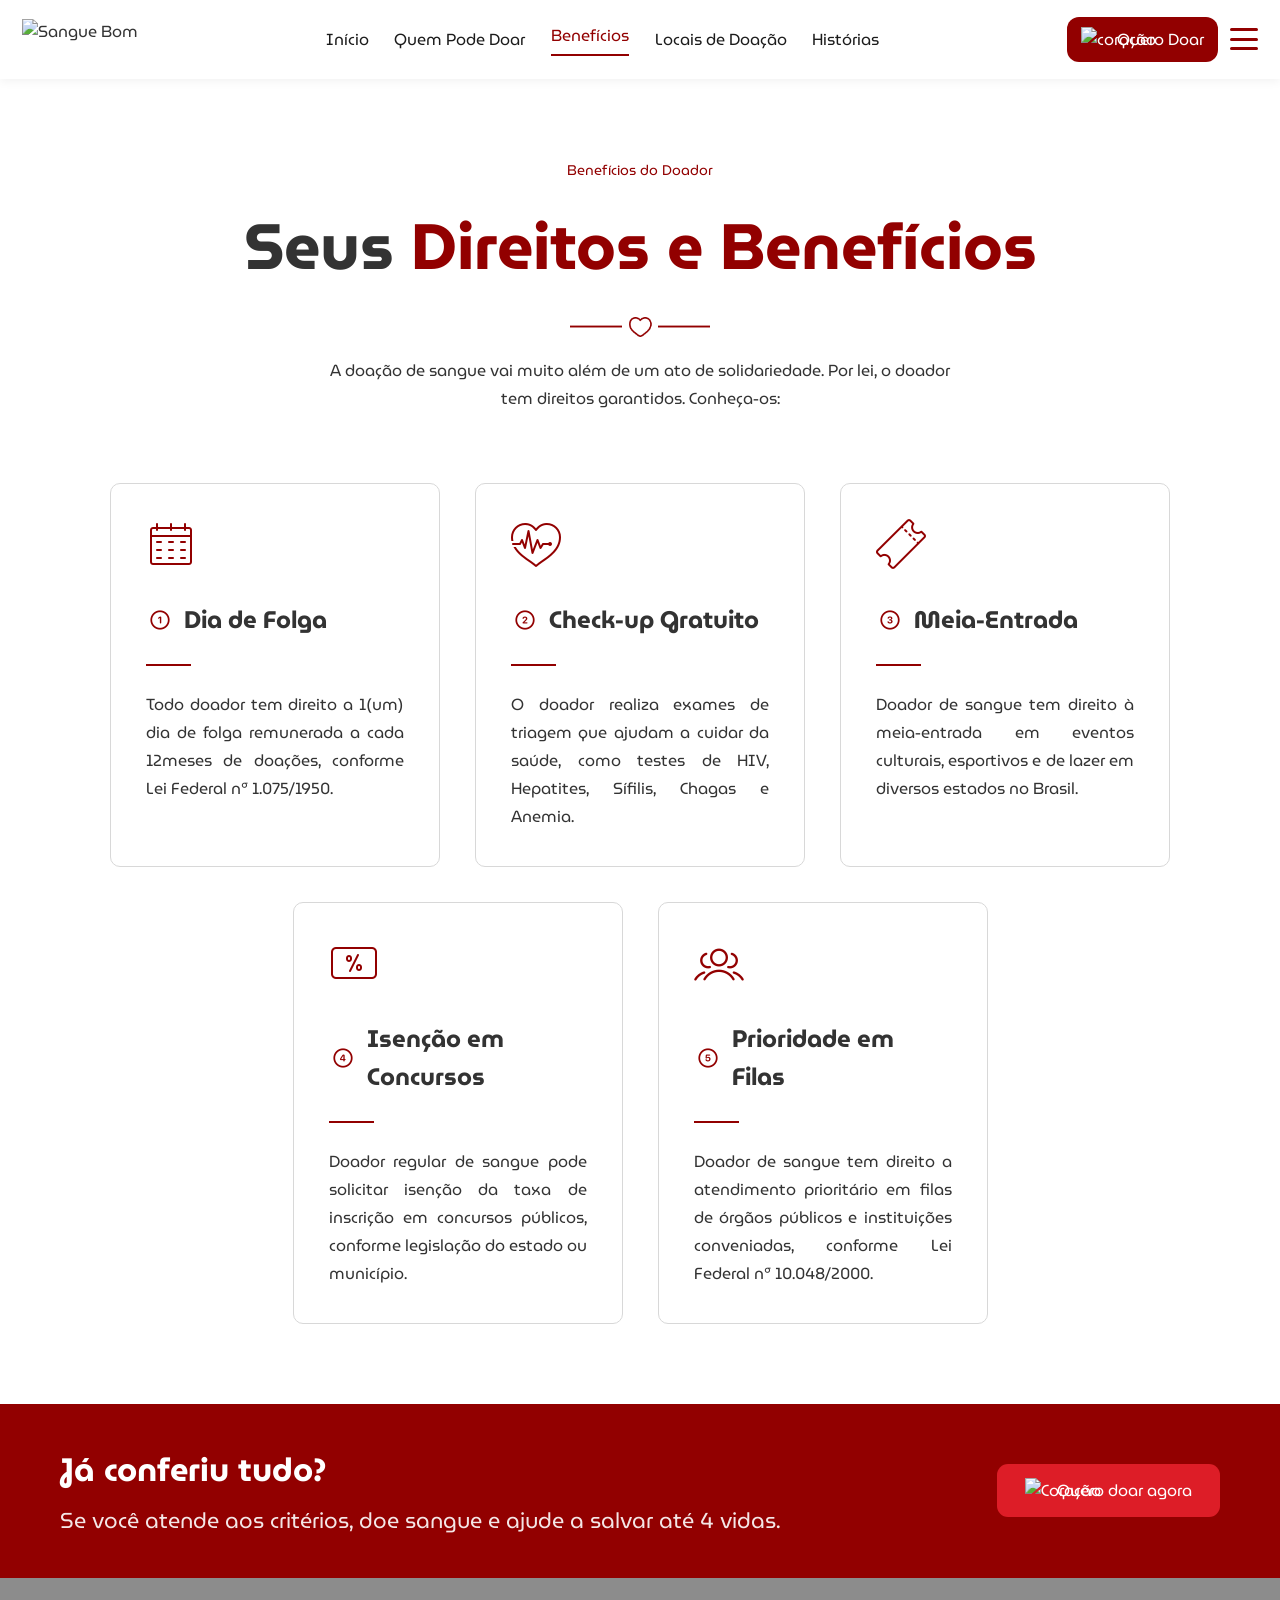
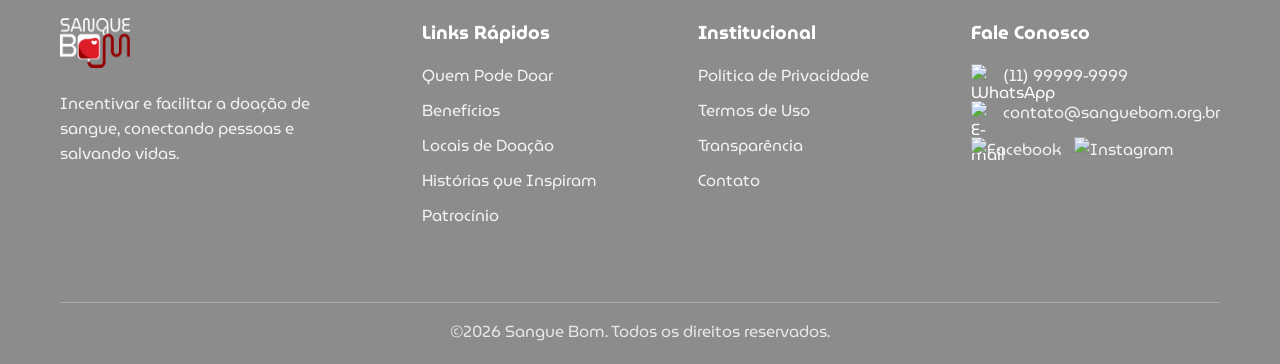
==== pages/beneficios.html @ 74b7bf56 "Corrige acessibilidade da pagina Beneficios: h1, lista semantica e alt text" ====
<!DOCTYPE html>
<html lang="pt-br">
<head>
  <meta charset="UTF-8">
  <meta name="viewport" content="width=device-width, initial-scale=1.0">
  <link rel="stylesheet" href="../css/beneficios.css">
  <link rel="stylesheet" href="../components/layout.css">
  <link href="https://fonts.googleapis.com/css2?family=MuseoModerno:wght@400;500;600;700;800&display=swap" rel="stylesheet">
  <link rel="stylesheet" href="https://cdnjs.cloudflare.com/ajax/libs/font-awesome/6.7.2/css/all.min.css">
  <link rel="icon" type="image/png" href="../assets/img/motivo-doacao.png">
  <title>Benefícios</title>
</head>

<body>
  <main class="beneficios do doador">
      <section class="beneficios-content">
        <div class="enunciado">
           <p class="texto1">Benefícios do Doador</p>
           <h1 class="texto2">Seus<span> Direitos e Benefícios</span>
           </h1>
           <div class="divider">
                <img src="../assets/icons/coracao-.png" alt="" class="divider-img">
            </div>
            <p class="texto3">A doação de sangue vai muito além de um ato de solidariedade. Por lei, o doador tem direitos garantidos. Conheça-os:</p>
          </div>

      <ul class="cards" role="list">
          <li class="quadros">
            <img src="../assets/img/calendario.png" alt="Calendário">
            <br>
            <br>
            <div class="titulo">
            <img src="../assets/img/circle1.png" alt="">
            <h2 class="titulo-card">Dia de Folga</h2>
            </div>

            <div class="line"></div>

            <p class="text5">Todo doador tem direito a 1(um) dia de folga remunerada a cada 12meses de doações, conforme Lei Federal nº 1.075/1950.</p>
          </li>

           <li class="quadros">
            <img src="../assets/img/coracaopulso.png" alt="coração com pulso">
            <br>
            <br>
            <div class="titulo">
            <img src="../assets/img/circle2.png" alt="">
            <h2 class="titulo-card">Check-up Gratuito</h2>
           </div>

            <div class="line"></div>

            <p class="text5">O doador realiza exames de triagem que ajudam a cuidar da saúde, como testes de HIV, Hepatites, Sífilis, Chagas e Anemia.</p>
          </li>

           <li class="quadros">
            <img src="../assets/img/bilhete.png" alt="Meia-Entrada">
            <br>
            <br>
            <div class="titulo">
            <img src="../assets/img/circle3.png" alt="">
            <h2 class="titulo-card">Meia-Entrada</h2>
           </div>

            <div class="line"></div>

            <p class="text5">Doador de sangue tem direito à meia-entrada em eventos culturais, esportivos e de lazer em diversos estados no Brasil.</p>
          </li>

           <li class="quadros">
            <img src="../assets/img/desconto.png" alt="Desconto/isenção">
            <br>
            <br>
            <div class="titulo">
            <img src="../assets/img/circle4.png" alt="">
            <h2 class="titulo-card">Isenção em Concursos</h2>
            </div>


            <div class="line"></div>

            <p class="text5">Doador regular de sangue pode solicitar isenção da taxa de inscrição em concursos públicos, conforme legislação do estado ou município.</p>
          </li>


           <li class="quadros">
            <img src="../assets/img/grupo.png" alt="pessoas">
            <br>
            <br>
            <div class="titulo">
            <img src="../assets/img/circle5.png" alt="">
            <h2 class="titulo-card">Prioridade em Filas</h2>
            </div>


           <div class="line"></div>

            <p class="text5">Doador de sangue tem direito a atendimento prioritário em filas de órgãos públicos e instituições conveniadas, conforme Lei Federal nº 10.048/2000.</p>
          </li>
        </ul>
      </section>
  </main>
  <script src="../components/layout.js" defer></script>
</body>
</html>
---- css/beneficios.css ----
@import url('https://fonts.googleapis.com/css2?family=MuseoModerno:ital,wght@0,100..900;1,100..900&family=Roboto:ital,wght@0,100..900;1,100..900&display=swap');

* {
    margin: 0;
    padding: 0;
    box-sizing: border-box;
}

body {
    font-family: 'MuseoModerno', sans-serif;
    background-color: #ffffff;
    color: #333;
}

.beneficios-content{
    width: 100%;
    max-width: 75rem;
    margin: auto;
    padding: 48px 1.5rem;
}

@media (min-width: 48rem) {
    .beneficios-content {
        padding: 80px 1.5rem;
    }
}

.enunciado{
    text-align:center;
}

.texto1 {
  display: flex;
  justify-content: center;
  align-items: center;
  font-size:14px;
  margin-bottom:15px;
  color: #920000;
}

.texto2 {
  font-size: 2.25rem;
  font-weight: 700;
  text-align: center;
}

@media (min-width: 48rem) {
  .texto2 {
    font-size: 4rem;
  }
}

.texto2 span{
  color: #920000;
}

.divider {
    display: flex;
    justify-content: center;
    align-items: center;
    margin:20px 0;
}

.divider img{
    width:140px;
}

.texto3{
    width: 100%;
    max-width: 650px;
    margin:auto;
    line-height:28px;
    color:#333;
}

.cards{
    display:flex;
    justify-content:center;
    flex-wrap:wrap;
    gap:35px;
    margin-top:70px;
    list-style: none;
}

.quadros{
    width: 100%;
    max-width: 330px;
    min-height:360px;
    border:1px solid #d8d8d8;
    border-radius:10px;
    padding:35px;
    transition:.3s;
    background:#fff;
}

.quadros:hover{
    transform:scale(1.1);
    box-shadow:0 10px 25px rgba(0,0,0,.12);
}

.titulo{
    display:flex;
    align-items:center;
    gap:10px;
    margin-bottom:20px;
}

.titulo img{
    width:28px;
}

.titulo.card h4{
    font-size:20px;
}

.line{
    width:45px;
    height:2px;
    background:#920000;
    margin:25px 0;
}

.text5{
    color:#333;
    text-align: justify;
    line-height:28px;
    font-size:16px;
}
---- components/layout.css ----
/* ==========================================================
   Layout compartilhado — Cabeçalho (menu) + Rodapé
   Estilos isolados para os componentes injetados por js/layout.js.
   Seletores restritos a .header / .footer para não afetar
   o CSS próprio de cada página.
   ========================================================== */

html {
  scroll-behavior: smooth;
}

.header,
.footer,
.footer *,
.cta-doar,
.cta-doar * {
  box-sizing: border-box;
}

/* Blindagem: neutraliza resets globais agressivos de algumas páginas
   (ex.: `* { text-transform: capitalize; overflow-x: hidden }`) que
   vazariam para dentro do componente injetado. */
.header,
.header *,
.footer,
.footer *,
.cta-doar,
.cta-doar * {
  text-transform: none;
  overflow: visible;
}

/* ---------- Cabeçalho / Menu ---------- */

.header {
  position: fixed;
  top: 0;
  left: 0;
  width: 100%;
  z-index: 1000;
  background: #fff;
  box-shadow: 0 2px 10px rgba(0, 0, 0, 0.06);
  font-family: "MuseoModerno", sans-serif;
}

.header__inner {
  display: flex;
  align-items: center;
  justify-content: space-between;
  gap: 1.5rem;
  flex-wrap: nowrap;
  width: 100%;
  max-width: 1500px;
  margin: 0 auto;
  padding: 1.05rem 1.4rem;
  box-sizing: border-box;
}

.header a,
.header span,
.header div {
  text-decoration: none;
}

.header a {
  color: inherit;
}

.logo {
  padding-right: 0;
  margin-top: -15px;
}

.logo a {
  display: inline-block;
}

.logo img {
  width: 116px;
  height: auto;
}

.navbar {
  display: flex;
  align-items: center;
  justify-content: center;
  flex-wrap: wrap;
  gap: clamp(0.75rem, 2vw, 2rem);
}

.navbar a,
.navbar span {
  font-size: 1rem;
  font-weight: 400;
  font-family: "MuseoModerno", sans-serif;
  color: #1b1b1b;
}

.navbar a:hover {
  transition: 0.2s;
  color: #920000;
  border-bottom: 2px solid #920000;
}

.navbar .start {
  color: #920000;
  padding-bottom: 6px;
  border-bottom: 2px solid #920000;
}

.Doar {
  color: #ffffff;
  margin-left: 0;
  border-radius: 12px;
  background-color: #920000;
  padding: 10px 14px;
  white-space: nowrap;
  transition: transform 0.3s ease;
}

.Doar:hover {
  transform: scale(1.1);
}

.Doar a {
  display: flex;
  align-items: center;
  justify-content: center;
  color: #ffffff;
}

.Doar img {
  width: 31px;
  height: auto;
  margin: 0 5px 0 0;
}

.header__actions {
  display: flex;
  align-items: center;
  gap: 0.75rem;
}

.nav-toggle {
  display: none;
  flex-direction: column;
  justify-content: space-between;
  width: 28px;
  height: 22px;
  background: none;
  border: none;
  padding: 0;
  cursor: pointer;
}

.nav-toggle__bar {
  width: 100%;
  height: 3px;
  border-radius: 2px;
  background: #920000;
  transition: transform 0.3s ease, opacity 0.3s ease;
}

.nav-toggle.is-active .nav-toggle__bar:nth-child(1) {
  transform: translateY(9.5px) rotate(45deg);
}

.nav-toggle.is-active .nav-toggle__bar:nth-child(2) {
  opacity: 0;
}

.nav-toggle.is-active .nav-toggle__bar:nth-child(3) {
  transform: translateY(-9.5px) rotate(-45deg);
}

@media (max-width: 1500px) {
  .nav-toggle {
    display: flex;
  }

  .header__inner {
    position: relative;
  }

  /* O dropdown aberto sempre mostra os 7 links, em qualquer largura
     dentro desse teto — o colapso progressivo abaixo só afeta o menu
     fechado (.navbar:not(.is-open)). */
  .navbar.is-open {
    display: flex;
    position: absolute;
    top: 100%;
    left: 0;
    width: 100%;
    flex-direction: column;
    align-items: flex-start;
    gap: 0;
    background: #fff;
    box-shadow: 0 8px 16px rgba(0, 0, 0, 0.08);
    padding: 1rem 1.4rem;
    max-height: 80vh;
    overflow-y: auto;
    box-sizing: border-box;
  }

  .navbar.is-open a {
    display: block;
    padding: 0.6rem 0;
    width: 100%;
  }
}

/* Colapso progressivo: conforme a tela diminui, os links somem um a um
   (do último para o primeiro) do menu fechado, sempre acessíveis pelo
   hambúrguer — evita o "salto" de tudo pra vazio de uma vez. */
@media (max-width: 1500px) {
  .navbar:not(.is-open) a:nth-last-child(-n + 1) {
    display: none;
  }
}
@media (max-width: 1340px) {
  .navbar:not(.is-open) a:nth-last-child(-n + 2) {
    display: none;
  }
}
@media (max-width: 1180px) {
  .navbar:not(.is-open) a:nth-last-child(-n + 3) {
    display: none;
  }
}
@media (max-width: 1020px) {
  .navbar:not(.is-open) a:nth-last-child(-n + 4) {
    display: none;
  }
}
@media (max-width: 860px) {
  .navbar:not(.is-open) a:nth-last-child(-n + 5) {
    display: none;
  }
}
@media (max-width: 700px) {
  .navbar:not(.is-open) a:nth-last-child(-n + 6) {
    display: none;
  }
}
@media (max-width: 560px) {
  .navbar:not(.is-open) a:nth-last-child(-n + 7) {
    display: none;
  }
}

/* ---------- Rodapé ---------- */

.footer {
  font-family: "MuseoModerno", sans-serif;
  background-color: #8c8c8c;
  color: #fff;
  padding: 40px 60px 20px;
  display: flex;
  flex-wrap: wrap;
  justify-content: space-between;
  gap: 40px;
}

.footer__sobre {
  max-width: 260px;
}

.footer__sobre img {
  height: 50px;
  margin-bottom: 16px;
}

.footer__sobre p {
  opacity: 0.9;
}

.footer__links ul,
.footer__institucional ul {
  list-style: none;
  padding: 0;
  margin-top: 16px;
}

.footer__links li,
.footer__institucional li {
  margin-bottom: 10px;
}

.footer__links a,
.footer__institucional a {
  color: #fff;
  text-decoration: none;
  opacity: 0.9;
}

.footer__links a:hover,
.footer__institucional a:hover {
  opacity: 1;
  text-decoration: underline;
}

.footer__contato ul {
  list-style: none;
  padding: 0;
  margin-top: 16px;
}

.footer__contato li {
  display: flex;
  align-items: center;
  gap: 10px;
  margin-bottom: 12px;
}

.footer__contato img {
  width: 22px;
  height: 22px;
}

.footer__contato a {
  color: #fff;
  text-decoration: none;
  opacity: 0.9;
}

.footer__redes {
  display: flex;
  gap: 12px;
  margin-top: 8px;
}

.footer__redes img {
  width: 32px;
  height: 32px;
}

.footer__copyright {
  width: 100%;
  text-align: center;
  border-top: 1px solid rgba(255, 255, 255, 0.3);
  padding-top: 16px;
  margin-top: 24px;
  opacity: 0.8;
}

/* ---------- Chamada "Já conferiu tudo?" (CTA) ---------- */

.cta-doar {
  background-color:  #920000;
  display: flex;
  justify-content: space-between;
  align-items: center;
  flex-wrap: wrap;
  gap: 24px;
  padding: 40px 60px;
  color: #fff;
  font-family: "MuseoModerno", sans-serif;
}

.cta-doar h2 {
  margin: 0;
  font-size: 2.025rem;
  font-weight: 700;
}

.cta-doar__texto p {
  margin: 8px 0 0;
  font-size: 1.35rem;
  opacity: 0.9;
}

.btn-doar {
  display: flex;
  align-items: center;
  gap: 10px;
  background-color: #DD1D27;
  color: #fff;
  text-decoration: none;
  padding: 14px 28px;
  border-radius: 11px;
  white-space: nowrap;
  transition: transform 0.3s ease;
}

.btn-doar:hover {
  transform: scale(1.1);
}

.btn-doar img {
  width: 22px;
  height: auto;
}
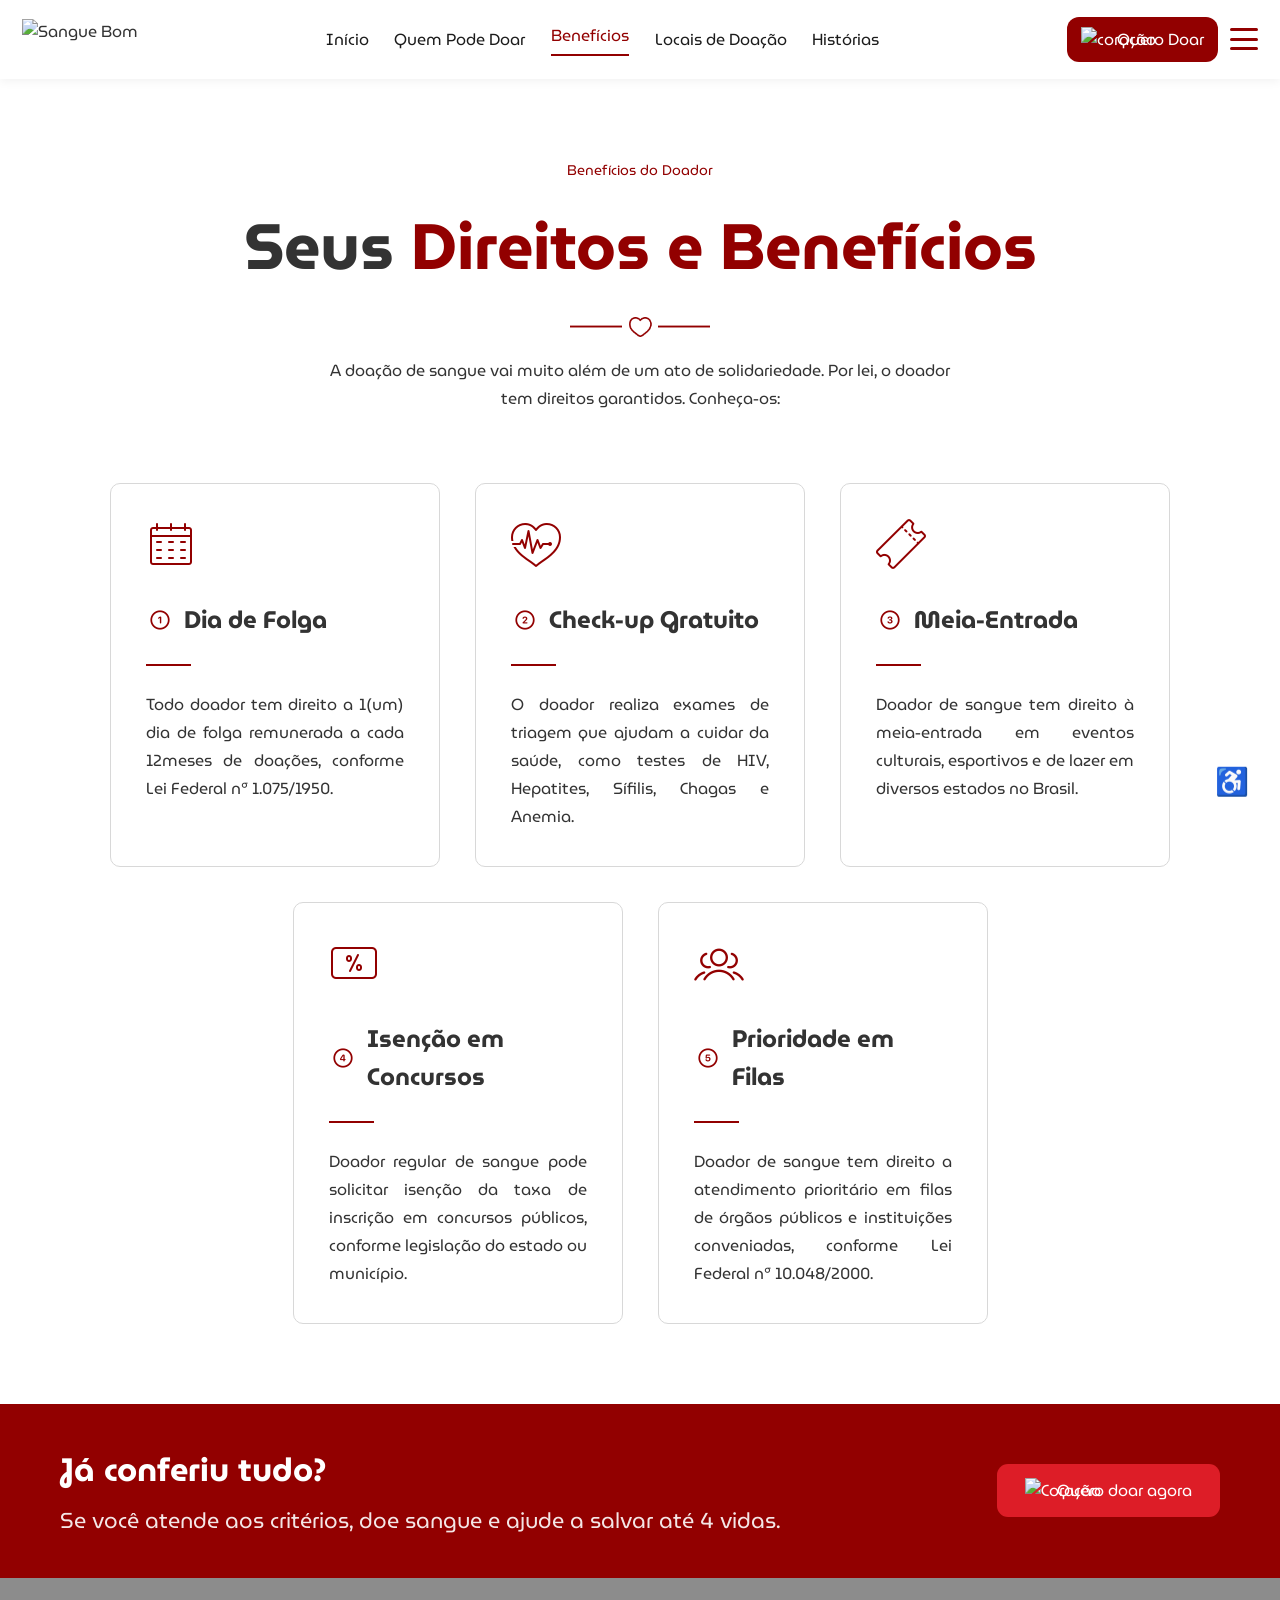
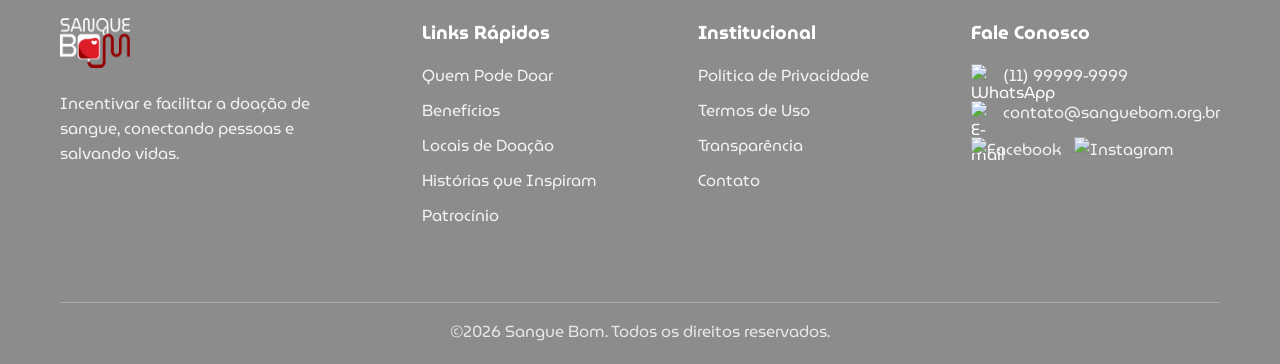
==== commit 25e538a7: "Adiciona id no main das paginas para o skip link funcionar" ====
--- a/pages/beneficios.html
+++ b/pages/beneficios.html
@@ -12,7 +12,7 @@
 </head>
 
 <body>
-  <main class="beneficios do doador">
+  <main id="conteudo-principal" class="beneficios do doador">
       <section class="beneficios-content">
         <div class="enunciado">
            <p class="texto1">Benefícios do Doador</p>
--- a/components/layout.css
+++ b/components/layout.css
@@ -28,6 +28,277 @@
 .cta-doar * {
   text-transform: none;
   overflow: visible;
+}
+
+/* ---------- Acessibilidade: skip link ---------- */
+
+.skip-link {
+  position: absolute;
+  left: -9999px;
+  top: 0;
+  z-index: 2000;
+  background: #920000;
+  color: #fff;
+  padding: 12px 20px;
+  border-radius: 0 0 8px 0;
+  font-family: "MuseoModerno", sans-serif;
+  text-decoration: none;
+}
+
+.skip-link:focus {
+  left: 0;
+}
+
+/* ---------- Acessibilidade: reduzir movimento ---------- */
+
+@media (prefers-reduced-motion: reduce) {
+  *,
+  *::before,
+  *::after {
+    animation-duration: 0.01ms !important;
+    animation-iteration-count: 1 !important;
+    transition-duration: 0.01ms !important;
+    scroll-behavior: auto !important;
+  }
+}
+
+/* ---------- Acessibilidade: efeitos do painel ---------- */
+
+html.a11y-fonte-legivel * {
+  font-family: Arial, Verdana, sans-serif !important;
+}
+
+html.a11y-negrito * {
+  font-weight: 700 !important;
+}
+
+html.a11y-linha-espacada * {
+  line-height: 1.9 !important;
+}
+
+html.a11y-letra-espacada * {
+  letter-spacing: 0.06em !important;
+}
+
+html.a11y-sem-imagens img {
+  visibility: hidden !important;
+}
+
+/* ---------- Acessibilidade: força o botão do VLibras (posição definida
+   pelo próprio script deles) a ficar ancorado no canto inferior direito,
+   pra nosso botão poder ficar exatamente ao lado dele. ---------- */
+
+div[vw-access-button] {
+  position: fixed !important;
+  top: auto !important;
+  left: auto !important;
+  right: 20px !important;
+  bottom: 20px !important;
+}
+
+/* ---------- Acessibilidade: botão + painel ---------- */
+
+.a11y-abrir {
+  position: fixed;
+  right: 20px;
+  bottom: 90px;
+  z-index: 1600;
+  width: 56px;
+  height: 56px;
+  border: none;
+  background: none;
+  box-shadow: none;
+  color: #920000;
+  font-size: 1.7rem;
+  display: flex;
+  align-items: center;
+  justify-content: center;
+  cursor: pointer;
+}
+
+.a11y-modal {
+  position: fixed;
+  inset: 0;
+  z-index: 1700;
+  display: flex;
+  align-items: center;
+  justify-content: center;
+  padding: 24px;
+  background: rgba(27, 27, 27, 0.5);
+  opacity: 0;
+  visibility: hidden;
+  transition: opacity 0.25s ease, visibility 0.25s ease;
+}
+
+.a11y-modal.is-open {
+  opacity: 1;
+  visibility: visible;
+}
+
+.a11y-modal__painel {
+  width: 100%;
+  max-width: 420px;
+  max-height: min(80vh, 720px);
+  overflow-y: auto;
+  background: #fff;
+  border-radius: 16px;
+  box-shadow: 0 24px 48px rgba(0, 0, 0, 0.25);
+  font-family: "MuseoModerno", sans-serif;
+  color: #333;
+  transform: translateY(32px) scale(0.98);
+  opacity: 0;
+  transition: transform 0.3s ease, opacity 0.3s ease;
+}
+
+.a11y-modal.is-open .a11y-modal__painel {
+  transform: translateY(0) scale(1);
+  opacity: 1;
+}
+
+.a11y-painel__cabecalho {
+  display: flex;
+  align-items: center;
+  justify-content: space-between;
+  padding: 16px 20px;
+  border-bottom: 1px solid #eee;
+  position: sticky;
+  top: 0;
+  background: #fff;
+}
+
+.a11y-painel__cabecalho h2 {
+  margin: 0;
+  font-size: 1.1rem;
+  color: #920000;
+}
+
+.a11y-painel__fechar {
+  background: none;
+  border: none;
+  font-size: 1.4rem;
+  line-height: 1;
+  cursor: pointer;
+  color: #333;
+  padding: 4px 8px;
+}
+
+.a11y-painel__corpo {
+  padding: 12px 20px 20px;
+}
+
+.a11y-painel__corpo section + section {
+  margin-top: 18px;
+}
+
+.a11y-painel__corpo h3 {
+  margin: 0 0 10px;
+  font-size: 0.85rem;
+  text-transform: uppercase;
+  letter-spacing: 0.04em;
+  color: #666;
+}
+
+.a11y-grade {
+  display: grid;
+  grid-template-columns: repeat(2, 1fr);
+  gap: 10px;
+}
+
+.a11y-cartao {
+  display: flex;
+  flex-direction: column;
+  align-items: center;
+  justify-content: center;
+  gap: 6px;
+  border: 1px solid #ddd;
+  border-radius: 10px;
+  background: #fff;
+  padding: 14px 8px;
+  cursor: pointer;
+  font-family: inherit;
+  color: #333;
+  text-align: center;
+  transition: border-color 0.15s ease, background-color 0.15s ease;
+}
+
+.a11y-cartao:hover {
+  border-color: #920000;
+}
+
+.a11y-cartao.is-ativo {
+  border-color: #920000;
+  background: #fdeaea;
+}
+
+.a11y-cartao__icone {
+  font-size: 1.3rem;
+  font-weight: 700;
+  color: #920000;
+}
+
+.a11y-cartao__label {
+  font-size: 0.78rem;
+  line-height: 1.2;
+}
+
+.a11y-cartao__nivel {
+  font-size: 0.7rem;
+  color: #920000;
+  font-weight: 600;
+  min-height: 1em;
+}
+
+.a11y-painel__rodape {
+  padding: 14px 20px 18px;
+  border-top: 1px solid #eee;
+}
+
+.a11y-restaurar {
+  width: 100%;
+  background: #920000;
+  color: #fff;
+  border: none;
+  border-radius: 10px;
+  padding: 12px;
+  font-weight: 700;
+  cursor: pointer;
+  font-family: inherit;
+  transition: background-color 0.2s ease;
+}
+
+.a11y-restaurar[hidden] {
+  display: none;
+}
+
+.a11y-restaurar:hover {
+  background: #700000;
+}
+
+/* ---------- Acessibilidade: lupa de conteúdo ---------- */
+
+.a11y-lupa {
+  position: fixed;
+  width: 220px;
+  height: 220px;
+  border-radius: 50%;
+  border: 4px solid #920000;
+  overflow: hidden;
+  pointer-events: none;
+  z-index: 3000;
+  box-shadow: 0 6px 24px rgba(0, 0, 0, 0.35);
+  background: #fff;
+  display: none;
+}
+
+.a11y-lupa.ativa {
+  display: block;
+}
+
+.a11y-lupa__conteudo {
+  position: absolute;
+  top: 0;
+  left: 0;
+  transform-origin: 0 0;
 }
 
 /* ---------- Cabeçalho / Menu ---------- */
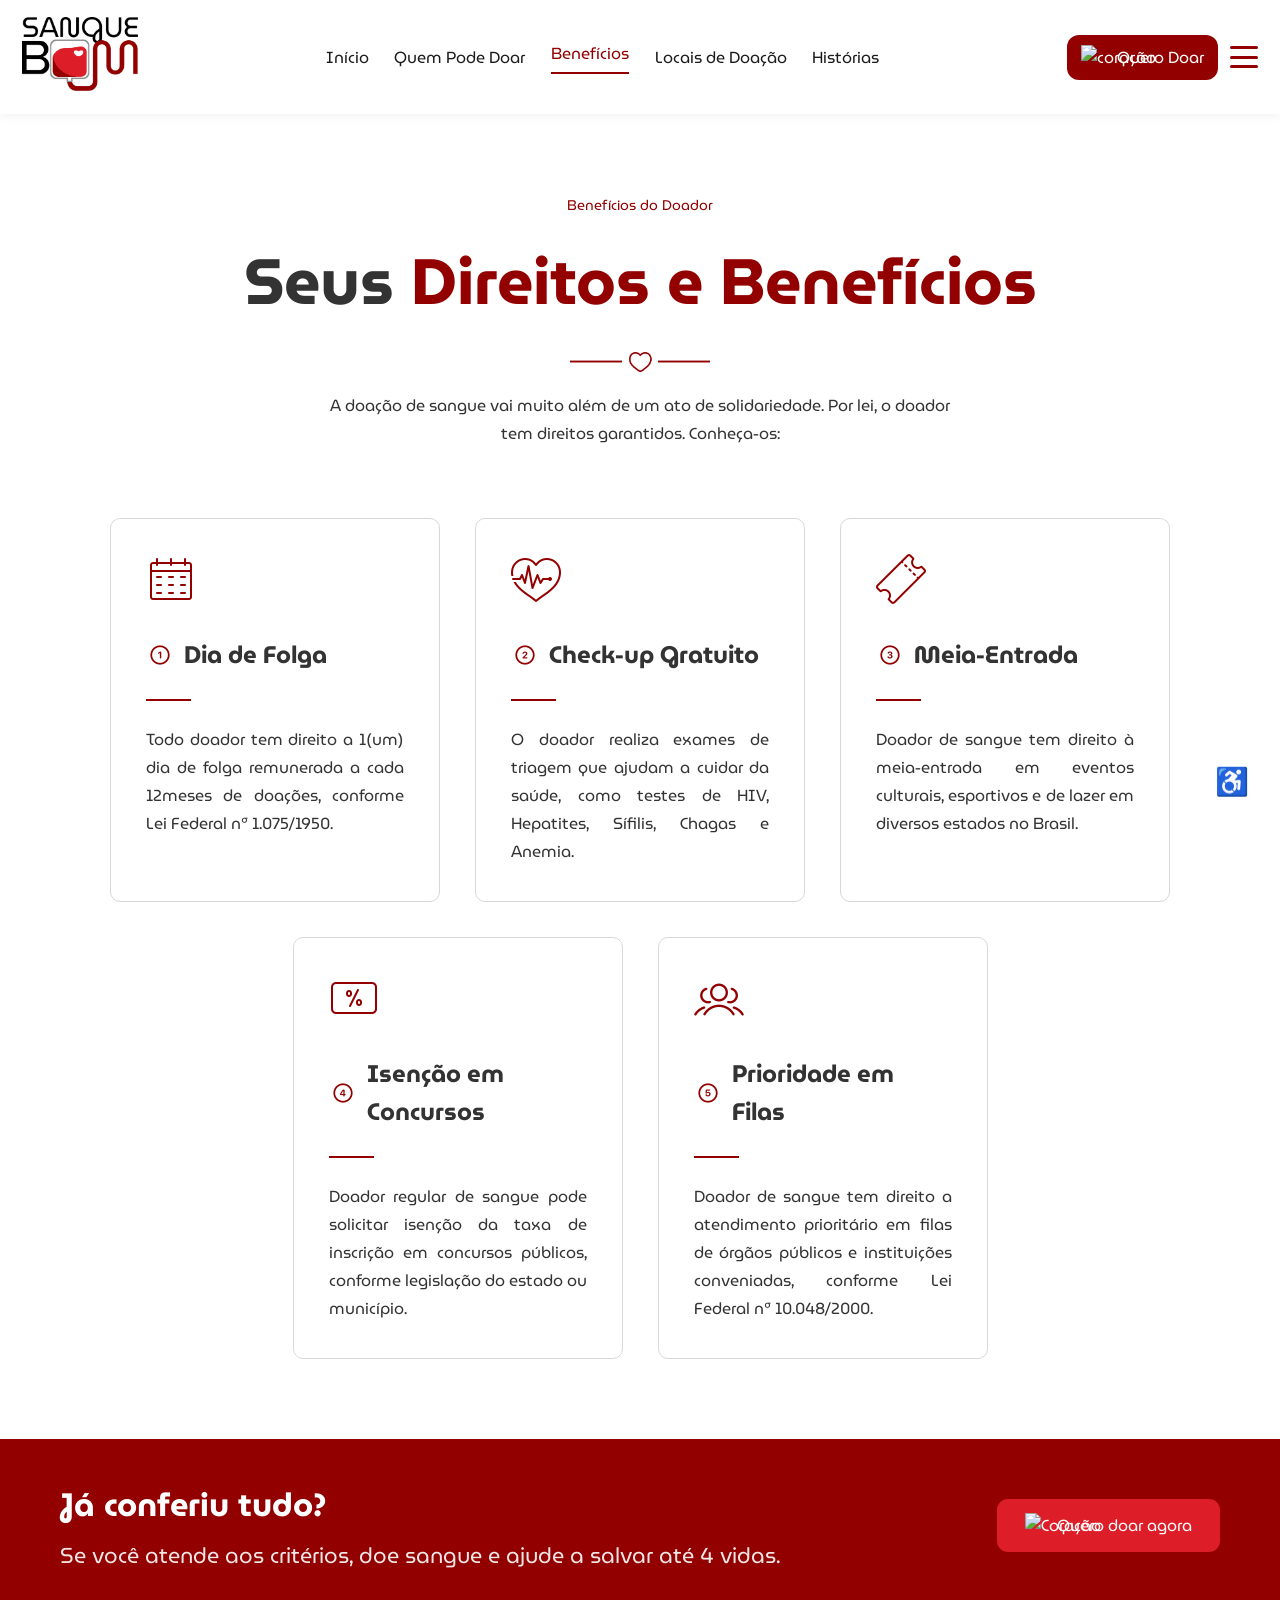
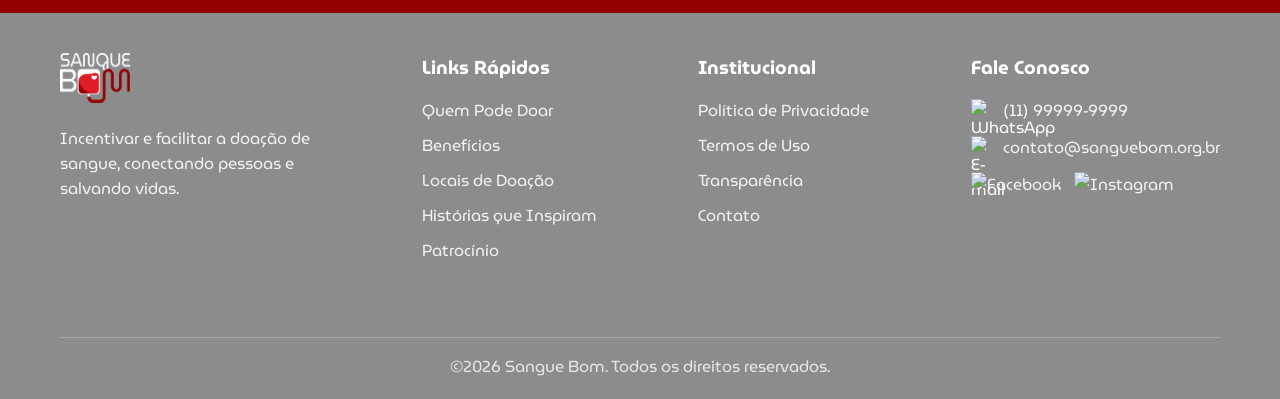
==== commit fa540eaf: "Separa os componentes compartilhados em arquivos individuais Divide components/layout.js e component" ====
--- a/pages/beneficios.html
+++ b/pages/beneficios.html
@@ -4,7 +4,10 @@
   <meta charset="UTF-8">
   <meta name="viewport" content="width=device-width, initial-scale=1.0">
   <link rel="stylesheet" href="../css/beneficios.css">
-  <link rel="stylesheet" href="../components/layout.css">
+  <link rel="stylesheet" href="../components/css/header.css">
+  <link rel="stylesheet" href="../components/css/footer.css">
+  <link rel="stylesheet" href="../components/css/cta.css">
+  <link rel="stylesheet" href="../components/css/acessibilidade.css">
   <link href="https://fonts.googleapis.com/css2?family=MuseoModerno:wght@400;500;600;700;800&display=swap" rel="stylesheet">
   <link rel="stylesheet" href="https://cdnjs.cloudflare.com/ajax/libs/font-awesome/6.7.2/css/all.min.css">
   <link rel="icon" type="image/png" href="../assets/img/motivo-doacao.png">
@@ -100,6 +103,11 @@
         </ul>
       </section>
   </main>
-  <script src="../components/layout.js" defer></script>
+  <script src="../components/js/core.js" defer></script>
+  <script src="../components/js/header.js" defer></script>
+  <script src="../components/js/footer.js" defer></script>
+  <script src="../components/js/cta.js" defer></script>
+  <script src="../components/js/acessibilidade.js" defer></script>
+  <script src="../components/js/main.js" defer></script>
 </body>
 </html>
--- a/css/beneficios.css
+++ b/css/beneficios.css
@@ -1,4 +1,4 @@
-@import url('https://fonts.googleapis.com/css2?family=MuseoModerno:ital,wght@0,100..900;1,100..900&family=Roboto:ital,wght@0,100..900;1,100..900&display=swap');
+@import url('https://fonts.googleapis.com/css2?family=MuseoModerno:ital,wght@0,100..900;1,100..900&display=swap');
 
 * {
     margin: 0;
@@ -125,4 +125,14 @@
     text-align: justify;
     line-height:28px;
     font-size:16px;
-}+}
+@media (prefers-reduced-motion: reduce) {
+  *,
+  *::before,
+  *::after {
+    animation-duration: 0.01ms !important;
+    animation-iteration-count: 1 !important;
+    transition-duration: 0.01ms !important;
+    scroll-behavior: auto !important;
+  }
+}
--- a/components/css/header.css
+++ b/components/css/header.css
@@ -0,0 +1,235 @@
+/* ==========================================================
+   Componente: Cabeçalho / Menu
+   Estilos isolados para o header injetado por components/js/header.js.
+   Seletores restritos a .header para não afetar o CSS próprio
+   de cada página.
+   ========================================================== */
+
+html {
+  scroll-behavior: smooth;
+}
+
+/* Blindagem: neutraliza resets globais agressivos de algumas páginas
+   (ex.: `* { text-transform: capitalize; overflow-x: hidden }`) que
+   vazariam para dentro do componente injetado. */
+.header,
+.header * {
+  box-sizing: border-box;
+  text-transform: none;
+  overflow: visible;
+}
+
+.header {
+  position: fixed;
+  top: 0;
+  left: 0;
+  width: 100%;
+  z-index: 1000;
+  background: #fff;
+  box-shadow: 0 2px 10px rgba(0, 0, 0, 0.06);
+  font-family: "MuseoModerno", sans-serif;
+}
+
+.header__inner {
+  display: flex;
+  align-items: center;
+  justify-content: space-between;
+  gap: 1.5rem;
+  flex-wrap: nowrap;
+  width: 100%;
+  max-width: 1500px;
+  margin: 0 auto;
+  padding: 1.05rem 1.4rem;
+  box-sizing: border-box;
+}
+
+.header a,
+.header span,
+.header div {
+  text-decoration: none;
+}
+
+.header a {
+  color: inherit;
+}
+
+.logo {
+  padding-right: 0;
+}
+
+.logo a {
+  display: inline-block;
+}
+
+.logo img {
+  width: 116px;
+  height: auto;
+}
+
+.navbar {
+  display: flex;
+  align-items: center;
+  justify-content: center;
+  flex-wrap: wrap;
+  gap: clamp(0.75rem, 2vw, 2rem);
+}
+
+.navbar a,
+.navbar span {
+  font-size: 1rem;
+  font-weight: 400;
+  font-family: "MuseoModerno", sans-serif;
+  color: #1b1b1b;
+}
+
+.navbar a:hover {
+  transition: 0.2s;
+  color: #920000;
+  border-bottom: 2px solid #920000;
+}
+
+.navbar .start {
+  color: #920000;
+  padding-bottom: 6px;
+  border-bottom: 2px solid #920000;
+}
+
+.Doar {
+  color: #ffffff;
+  margin-left: 0;
+  border-radius: 12px;
+  background-color: #920000;
+  padding: 10px 14px;
+  white-space: nowrap;
+  transition: transform 0.3s ease;
+}
+
+.Doar:hover {
+  transform: scale(1.1);
+}
+
+.Doar a {
+  display: flex;
+  align-items: center;
+  justify-content: center;
+  color: #ffffff;
+}
+
+.Doar img {
+  width: 31px;
+  height: auto;
+  margin: 0 5px 0 0;
+}
+
+.header__actions {
+  display: flex;
+  align-items: center;
+  gap: 0.75rem;
+}
+
+.nav-toggle {
+  display: none;
+  flex-direction: column;
+  justify-content: space-between;
+  width: 28px;
+  height: 22px;
+  background: none;
+  border: none;
+  padding: 0;
+  cursor: pointer;
+}
+
+.nav-toggle__bar {
+  width: 100%;
+  height: 3px;
+  border-radius: 2px;
+  background: #920000;
+  transition: transform 0.3s ease, opacity 0.3s ease;
+}
+
+.nav-toggle.is-active .nav-toggle__bar:nth-child(1) {
+  transform: translateY(9.5px) rotate(45deg);
+}
+
+.nav-toggle.is-active .nav-toggle__bar:nth-child(2) {
+  opacity: 0;
+}
+
+.nav-toggle.is-active .nav-toggle__bar:nth-child(3) {
+  transform: translateY(-9.5px) rotate(-45deg);
+}
+
+@media (max-width: 1500px) {
+  .nav-toggle {
+    display: flex;
+  }
+
+  .header__inner {
+    position: relative;
+  }
+
+  /* O dropdown aberto sempre mostra os 7 links, em qualquer largura
+     dentro desse teto — o colapso progressivo abaixo só afeta o menu
+     fechado (.navbar:not(.is-open)). */
+  .navbar.is-open {
+    display: flex;
+    position: absolute;
+    top: 100%;
+    left: 0;
+    width: 100%;
+    flex-direction: column;
+    align-items: flex-start;
+    gap: 0;
+    background: #fff;
+    box-shadow: 0 8px 16px rgba(0, 0, 0, 0.08);
+    padding: 1rem 1.4rem;
+    max-height: 80vh;
+    overflow-y: auto;
+    box-sizing: border-box;
+  }
+
+  .navbar.is-open a {
+    display: block;
+    padding: 0.6rem 0;
+    width: 100%;
+  }
+}
+
+/* Colapso progressivo: conforme a tela diminui, os links somem um a um
+   (do último para o primeiro) do menu fechado, sempre acessíveis pelo
+   hambúrguer — evita o "salto" de tudo pra vazio de uma vez. */
+@media (max-width: 1500px) {
+  .navbar:not(.is-open) a:nth-last-child(-n + 1) {
+    display: none;
+  }
+}
+@media (max-width: 1340px) {
+  .navbar:not(.is-open) a:nth-last-child(-n + 2) {
+    display: none;
+  }
+}
+@media (max-width: 1180px) {
+  .navbar:not(.is-open) a:nth-last-child(-n + 3) {
+    display: none;
+  }
+}
+@media (max-width: 1020px) {
+  .navbar:not(.is-open) a:nth-last-child(-n + 4) {
+    display: none;
+  }
+}
+@media (max-width: 860px) {
+  .navbar:not(.is-open) a:nth-last-child(-n + 5) {
+    display: none;
+  }
+}
+@media (max-width: 700px) {
+  .navbar:not(.is-open) a:nth-last-child(-n + 6) {
+    display: none;
+  }
+}
+@media (max-width: 560px) {
+  .navbar:not(.is-open) a:nth-last-child(-n + 7) {
+    display: none;
+  }
+}
--- a/components/css/footer.css
+++ b/components/css/footer.css
@@ -0,0 +1,109 @@
+/* ==========================================================
+   Componente: Rodapé
+   Estilos isolados para o footer injetado por components/js/footer.js.
+   Seletores restritos a .footer para não afetar o CSS próprio
+   de cada página.
+   ========================================================== */
+
+/* Blindagem: neutraliza resets globais agressivos de algumas páginas
+   (ex.: `* { text-transform: capitalize; overflow-x: hidden }`) que
+   vazariam para dentro do componente injetado. */
+.footer,
+.footer * {
+  box-sizing: border-box;
+  text-transform: none;
+  overflow: visible;
+}
+
+.footer {
+  font-family: "MuseoModerno", sans-serif;
+  background-color: #8c8c8c;
+  color: #fff;
+  padding: 40px 60px 20px;
+  display: flex;
+  flex-wrap: wrap;
+  justify-content: space-between;
+  gap: 40px;
+}
+
+.footer__sobre {
+  max-width: 260px;
+}
+
+.footer__sobre img {
+  height: 50px;
+  margin-bottom: 16px;
+}
+
+.footer__sobre p {
+  opacity: 0.9;
+}
+
+.footer__links ul,
+.footer__institucional ul {
+  list-style: none;
+  padding: 0;
+  margin-top: 16px;
+}
+
+.footer__links li,
+.footer__institucional li {
+  margin-bottom: 10px;
+}
+
+.footer__links a,
+.footer__institucional a {
+  color: #fff;
+  text-decoration: none;
+  opacity: 0.9;
+}
+
+.footer__links a:hover,
+.footer__institucional a:hover {
+  opacity: 1;
+  text-decoration: underline;
+}
+
+.footer__contato ul {
+  list-style: none;
+  padding: 0;
+  margin-top: 16px;
+}
+
+.footer__contato li {
+  display: flex;
+  align-items: center;
+  gap: 10px;
+  margin-bottom: 12px;
+}
+
+.footer__contato img {
+  width: 22px;
+  height: 22px;
+}
+
+.footer__contato a {
+  color: #fff;
+  text-decoration: none;
+  opacity: 0.9;
+}
+
+.footer__redes {
+  display: flex;
+  gap: 12px;
+  margin-top: 8px;
+}
+
+.footer__redes img {
+  width: 32px;
+  height: 32px;
+}
+
+.footer__copyright {
+  width: 100%;
+  text-align: center;
+  border-top: 1px solid rgba(255, 255, 255, 0.3);
+  padding-top: 16px;
+  margin-top: 24px;
+  opacity: 0.8;
+}
--- a/components/css/cta.css
+++ b/components/css/cta.css
@@ -0,0 +1,62 @@
+/* ==========================================================
+   Componente: Chamada "Já conferiu tudo?" (CTA)
+   Estilos isolados para a seção injetada por components/js/cta.js.
+   Seletores restritos a .cta-doar para não afetar o CSS próprio
+   de cada página.
+   ========================================================== */
+
+/* Blindagem: neutraliza resets globais agressivos de algumas páginas
+   (ex.: `* { text-transform: capitalize; overflow-x: hidden }`) que
+   vazariam para dentro do componente injetado. */
+.cta-doar,
+.cta-doar * {
+  box-sizing: border-box;
+  text-transform: none;
+  overflow: visible;
+}
+
+.cta-doar {
+  background-color: #920000;
+  display: flex;
+  justify-content: space-between;
+  align-items: center;
+  flex-wrap: wrap;
+  gap: 24px;
+  padding: 40px 60px;
+  color: #fff;
+  font-family: "MuseoModerno", sans-serif;
+}
+
+.cta-doar h2 {
+  margin: 0;
+  font-size: 2.025rem;
+  font-weight: 700;
+}
+
+.cta-doar__texto p {
+  margin: 8px 0 0;
+  font-size: 1.35rem;
+  opacity: 0.9;
+}
+
+.btn-doar {
+  display: flex;
+  align-items: center;
+  gap: 10px;
+  background-color: #DD1D27;
+  color: #fff;
+  text-decoration: none;
+  padding: 14px 28px;
+  border-radius: 11px;
+  white-space: nowrap;
+  transition: transform 0.3s ease;
+}
+
+.btn-doar:hover {
+  transform: scale(1.1);
+}
+
+.btn-doar img {
+  width: 22px;
+  height: auto;
+}
--- a/components/css/acessibilidade.css
+++ b/components/css/acessibilidade.css
@@ -0,0 +1,289 @@
+/* ==========================================================
+   Componente: Acessibilidade
+   Skip link, widget VLibras, painel de acessibilidade (fonte,
+   cores, imagens, lupa) e redução de movimento. Estilos para os
+   elementos injetados por components/js/acessibilidade.js.
+   ========================================================== */
+
+/* ---------- Skip link ---------- */
+
+.skip-link {
+  position: absolute;
+  left: -9999px;
+  top: 0;
+  z-index: 2000;
+  background: #920000;
+  color: #fff;
+  padding: 12px 20px;
+  border-radius: 0 0 8px 0;
+  font-family: "MuseoModerno", sans-serif;
+  text-decoration: none;
+}
+
+.skip-link:focus {
+  left: 0;
+}
+
+/* ---------- Reduzir movimento ---------- */
+
+@media (prefers-reduced-motion: reduce) {
+  *,
+  *::before,
+  *::after {
+    animation-duration: 0.01ms !important;
+    animation-iteration-count: 1 !important;
+    transition-duration: 0.01ms !important;
+    scroll-behavior: auto !important;
+  }
+}
+
+/* ---------- Efeitos do painel ---------- */
+
+html.a11y-fonte-legivel * {
+  font-family: Arial, Verdana, sans-serif !important;
+}
+
+html.a11y-negrito * {
+  font-weight: 700 !important;
+}
+
+html.a11y-linha-espacada * {
+  line-height: 1.9 !important;
+}
+
+html.a11y-letra-espacada * {
+  letter-spacing: 0.06em !important;
+}
+
+html.a11y-sem-imagens img {
+  visibility: hidden !important;
+}
+
+/* ---------- Força o botão do VLibras (posição definida pelo
+   próprio script deles) a ficar ancorado no canto inferior direito,
+   pra nosso botão poder ficar exatamente ao lado dele. ---------- */
+
+div[vw-access-button] {
+  position: fixed !important;
+  top: auto !important;
+  left: auto !important;
+  right: 20px !important;
+  bottom: 20px !important;
+  opacity: 0;
+  transition: opacity 0.25s ease;
+}
+
+div[vw-access-button].a11y-vlibras-pronto {
+  opacity: 1;
+}
+
+/* ---------- Botão + painel ---------- */
+
+.a11y-abrir {
+  position: fixed;
+  right: 20px;
+  bottom: 90px;
+  z-index: 1600;
+  width: 56px;
+  height: 56px;
+  border: none;
+  background: none;
+  box-shadow: none;
+  color: #920000;
+  font-size: 1.7rem;
+  display: flex;
+  align-items: center;
+  justify-content: center;
+  cursor: pointer;
+  opacity: 0;
+  transition: opacity 0.25s ease;
+}
+
+.a11y-abrir.a11y-vlibras-pronto {
+  opacity: 1;
+}
+
+.a11y-modal {
+  position: fixed;
+  inset: 0;
+  z-index: 1700;
+  display: flex;
+  align-items: center;
+  justify-content: center;
+  padding: 24px;
+  background: rgba(27, 27, 27, 0.5);
+  opacity: 0;
+  visibility: hidden;
+  transition: opacity 0.25s ease, visibility 0.25s ease;
+}
+
+.a11y-modal.is-open {
+  opacity: 1;
+  visibility: visible;
+}
+
+.a11y-modal__painel {
+  width: 100%;
+  max-width: 420px;
+  max-height: min(80vh, 720px);
+  overflow-y: auto;
+  background: #fff;
+  border-radius: 16px;
+  box-shadow: 0 24px 48px rgba(0, 0, 0, 0.25);
+  font-family: "MuseoModerno", sans-serif;
+  color: #333;
+  transform: translateY(32px) scale(0.98);
+  opacity: 0;
+  transition: transform 0.3s ease, opacity 0.3s ease;
+}
+
+.a11y-modal.is-open .a11y-modal__painel {
+  transform: translateY(0) scale(1);
+  opacity: 1;
+}
+
+.a11y-painel__cabecalho {
+  display: flex;
+  align-items: center;
+  justify-content: space-between;
+  padding: 16px 20px;
+  border-bottom: 1px solid #eee;
+  position: sticky;
+  top: 0;
+  background: #fff;
+}
+
+.a11y-painel__cabecalho h2 {
+  margin: 0;
+  font-size: 1.1rem;
+  color: #920000;
+}
+
+.a11y-painel__fechar {
+  background: none;
+  border: none;
+  font-size: 1.4rem;
+  line-height: 1;
+  cursor: pointer;
+  color: #333;
+  padding: 4px 8px;
+}
+
+.a11y-painel__corpo {
+  padding: 12px 20px 20px;
+}
+
+.a11y-painel__corpo section + section {
+  margin-top: 18px;
+}
+
+.a11y-painel__corpo h3 {
+  margin: 0 0 10px;
+  font-size: 0.85rem;
+  text-transform: uppercase;
+  letter-spacing: 0.04em;
+  color: #666;
+}
+
+.a11y-grade {
+  display: grid;
+  grid-template-columns: repeat(2, 1fr);
+  gap: 10px;
+}
+
+.a11y-cartao {
+  display: flex;
+  flex-direction: column;
+  align-items: center;
+  justify-content: center;
+  gap: 6px;
+  border: 1px solid #ddd;
+  border-radius: 10px;
+  background: #fff;
+  padding: 14px 8px;
+  cursor: pointer;
+  font-family: inherit;
+  color: #333;
+  text-align: center;
+  transition: border-color 0.15s ease, background-color 0.15s ease;
+}
+
+.a11y-cartao:hover {
+  border-color: #920000;
+}
+
+.a11y-cartao.is-ativo {
+  border-color: #920000;
+  background: #fdeaea;
+}
+
+.a11y-cartao__icone {
+  font-size: 1.3rem;
+  font-weight: 700;
+  color: #920000;
+}
+
+.a11y-cartao__label {
+  font-size: 0.78rem;
+  line-height: 1.2;
+}
+
+.a11y-cartao__nivel {
+  font-size: 0.7rem;
+  color: #920000;
+  font-weight: 600;
+  min-height: 1em;
+}
+
+.a11y-painel__rodape {
+  padding: 14px 20px 18px;
+  border-top: 1px solid #eee;
+}
+
+.a11y-restaurar {
+  width: 100%;
+  background: #920000;
+  color: #fff;
+  border: none;
+  border-radius: 10px;
+  padding: 12px;
+  font-weight: 700;
+  cursor: pointer;
+  font-family: inherit;
+  transition: background-color 0.2s ease;
+}
+
+.a11y-restaurar[hidden] {
+  display: none;
+}
+
+.a11y-restaurar:hover {
+  background: #700000;
+}
+
+/* ---------- Lupa de conteúdo ---------- */
+
+.a11y-lupa {
+  position: fixed;
+  width: 220px;
+  height: 220px;
+  border-radius: 50%;
+  border: 4px solid #920000;
+  overflow: hidden;
+  pointer-events: none;
+  z-index: 3000;
+  box-shadow: 0 6px 24px rgba(0, 0, 0, 0.35);
+  background: #fff;
+  display: none;
+}
+
+.a11y-lupa.ativa {
+  display: block;
+}
+
+.a11y-lupa__conteudo {
+  position: absolute;
+  top: 0;
+  left: 0;
+  transform-origin: 0 0;
+}
